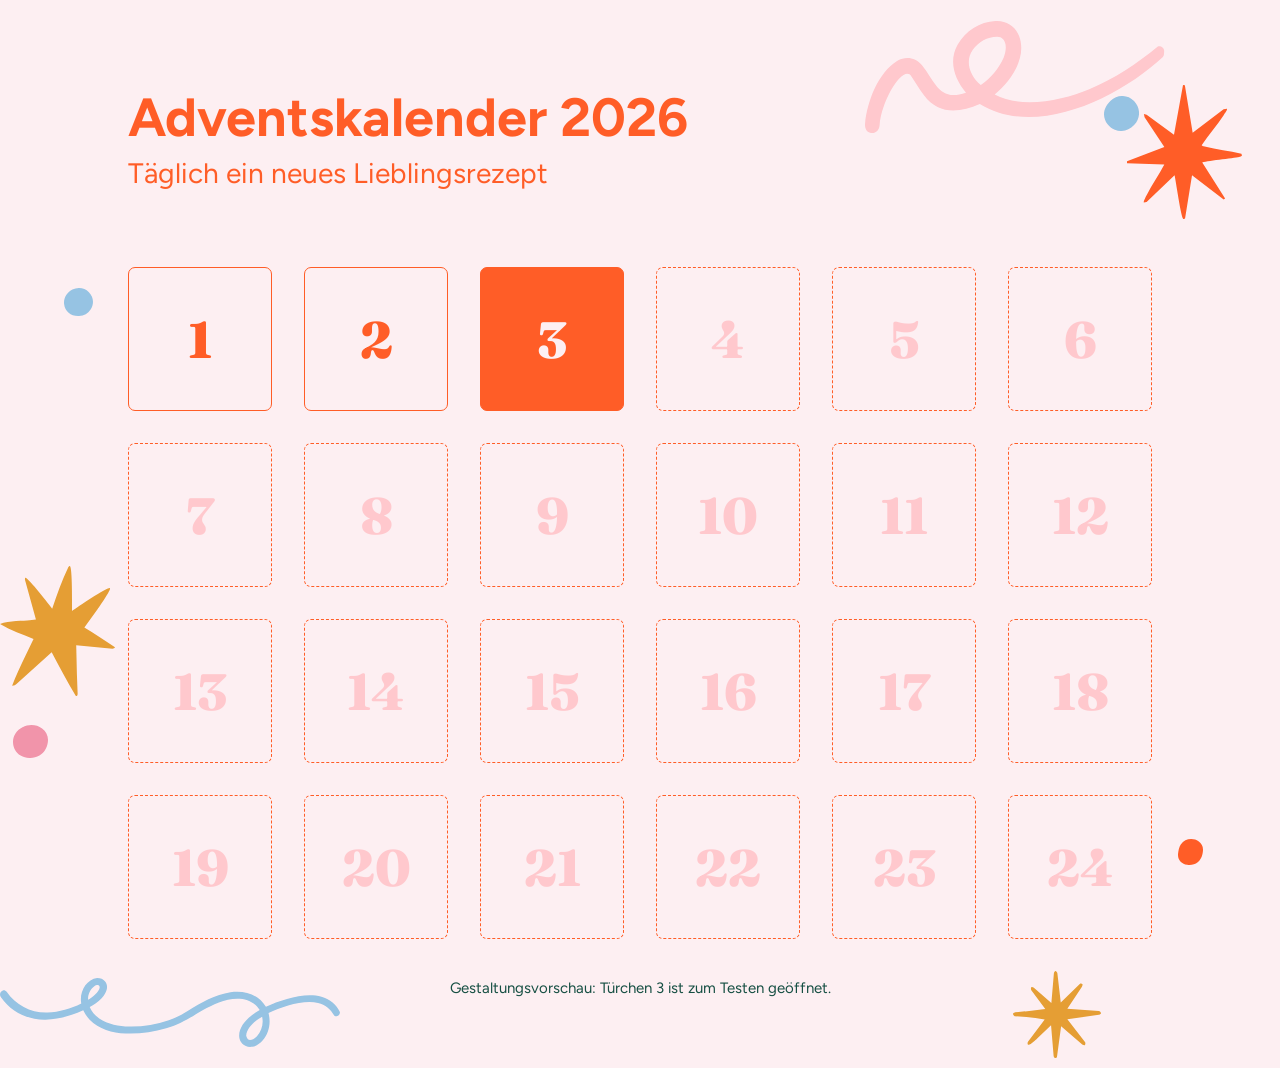
==== advent/index.html @ a2c499ec "Add files via upload" ====
<!doctype html>
<html lang="de">
<head>
  <meta charset="utf-8">
  <meta name="viewport" content="width=device-width, initial-scale=1">
  <meta name="theme-color" content="#fdeff2">
  <title>Adventskalender 2026</title>
  <link rel="stylesheet" href="/style.css">
  <script defer src="/script.js"></script>
</head>
<body>
  <main class="poster">
    <img class="ornament ornament-01" src="/Icon_01.svg" alt="" aria-hidden="true">
    <img class="ornament ornament-02" src="/Icon_02.svg" alt="" aria-hidden="true">
    <img class="ornament ornament-03" src="/Icon_03.svg" alt="" aria-hidden="true">
    <img class="ornament ornament-04" src="/Icon_04.svg" alt="" aria-hidden="true">
    <img class="ornament ornament-05" src="/Icon_05.svg" alt="" aria-hidden="true">
    <img class="ornament ornament-06" src="/Icon_06.svg" alt="" aria-hidden="true">
    <img class="ornament ornament-07" src="/Icon_07.svg" alt="" aria-hidden="true">
    <img class="ornament ornament-08" src="/Icon_08.svg" alt="" aria-hidden="true">
    <img class="ornament ornament-09" src="/Icon_09.svg" alt="" aria-hidden="true">
    <header class="heading"><h1 id="title">Adventskalender 2026</h1><p class="subtitle" id="subtitle">Täglich ein neues Lieblingsrezept</p></header>
    <section class="calendar" aria-label="Adventskalender"><div class="doors" id="doors"></div></section>
    <p class="notice" id="notice" aria-live="polite"></p>
    <footer><span id="groupLabel"></span><span>2026</span></footer>
  </main>
  <dialog id="recipeDialog" aria-labelledby="dialogTitle"><div class="dialog-inner"><button class="close" id="closeDialog" aria-label="Schließen">×</button><p class="eyebrow" id="dialogEyebrow">Türchen</p><h2 id="dialogTitle"></h2><p id="dialogText"></p><a class="pdf-link" id="pdfLink" href="#" target="_blank" rel="noopener" hidden>PDF öffnen</a></div></dialog>
</body>
</html>
---- style.css ----
/* ===== SCHRIFTARTEN ===== */
@font-face  {
  font-family: "Fraunces";
  src: url("./Fraunces-VariableFont.ttf") format("truetype");
  font-style: normal;
  font-weight: 100 900;
  font-display: swap;
}

@font-face  {
  font-family: "Figtree";
  src: url("./Figtree-VariableFont_wght.ttf") format("truetype");
  font-style: normal;
  font-weight: 300 900;
  font-display: swap;
}

/* ===== FARBEN UND GRUNDEINSTELLUNGEN ===== */
:root {
  --paper: #fdeff2;
  --orange: #ff5d27;
  --pale: #ffc8cd;
  --green: #164f43;
  --pink: #f194aa;
  --blue: #96c3e3;
}

* {
  box-sizing: border-box;
}

html {
  background: var(--paper);
}

body {
  margin: 0;
  background: var(--paper);
  font-family: Figtree,Arial,sans-serif;
  color: var(--green);
}

/* ===== SEITENLAYOUT ===== */
.poster {
  position: relative;
  isolation: isolate;
  overflow: hidden;
  min-height: 100vh;
  max-width: 1600px;
  margin: auto;
  padding: clamp(45px,7vw,110px) clamp(28px,10vw,160px) 65px;
}

.heading,.calendar,.notice,footer {
  position: relative;
  z-index: 2;
}

/* ===== ÜBERSCHRIFTEN ===== */
.heading {
  margin: 0 auto clamp(48px,6vw,88px);
  max-width: 1110px;
  text-align: left;
}

.eyebrow {
  font-size: 13px;
  letter-spacing: .09em;
  text-transform: uppercase;
  font-weight: 700;
  color: var(--orange);
  margin: 0 0 12px;
}

h1 {
  font-size: clamp(46px,4.2vw,92px);
  line-height: 1.02;
  letter-spacing: 0;
  color: var(--orange);
  font-weight: 700;
  margin: 0;
}

.subtitle {
  font-size: clamp(19px,2.2vw,29px);
  color: var(--orange);
  margin: 12px 0 0;
}

/* ===== KALENDERKACHELN ===== */
.doors {
  display: grid;
  grid-template-columns: repeat(6,minmax(0,1fr));
  gap: clamp(16px,2.5vw,35px);
  max-width: 1110px;
  margin: auto;
}

.door {
  aspect-ratio: 1;
  border: 1.7px solid var(--orange);
  border-radius: 7px;
  background: transparent;
  color: var(--orange);
  font-family: Fraunces,Georgia,serif;
  font-size: clamp(34px,4vw,66px);
  font-weight: 800;
  line-height: 1;
  cursor: pointer;
  transition: transform .18s ease,background .18s ease,color .18s ease;
  display: flex;
  align-items: center;
  justify-content: center;
}

.door:hover:not(:disabled) {
  transform: translateY(-4px);
  background: #ffc8cd;
  border: none;
}

.door:focus-visible,.close:focus-visible,.pdf-link:focus-visible {
  outline: 3px solid var(--green);
  outline-offset: 5px;
}

.door.today {
  background: var(--orange);
  color: var(--paper);
}

.door.today:hover {
  background: #fc420c;
  border: none;
}

.door.future {
  border-style: dashed;
  color: var(--pale);
  cursor: not-allowed;
}

.door.future:hover {
  transform: none;
}

.notice {
  margin: 40px auto 0;
  max-width: 900px;
  text-align: center;
  font-size: 15px;
  min-height: 24px;
}

/* ===== DEKORATIVE ELEMENTE ===== */
.ornament {
  position: absolute;
  z-index: 1;
  pointer-events: none;
}

.ornament {
  height: auto;
  max-width: none;
}

.ornament-01 {
  width: 115px;
  right: 3%;
  top: 8%;
}

.ornament-02 {
  width: 300px;
  right: 9%;
  top: 2%;
}

.ornament-03 {
  width: 29px;
  left: 5%;
  top: 27%;
}

.ornament-04 {
  width: 340px;
  left: 0;
  bottom: 2%;
}

.ornament-05 {
  width: 115px;
  left: 0;
  top: 53%;
}

.ornament-06 {
  width: 35px;
  right: 11%;
  top: 9%;
}

.ornament-07 {
  width: 35px;
  left: 1%;
  bottom: 29%;
}

.ornament-08 {
  width: 25px;
  right: 6%;
  bottom: 19%;
}

.ornament-09 {
  width: 88px;
  right: 14%;
  bottom: 1%;
}

footer {
  margin: 115px auto 0;
  max-width: 1100px;
  display: none;
  justify-content: space-between;
  color: var(--orange);
  font-size: 12px;
  letter-spacing: .04em;
}

/* ===== REZEPTFENSTER ===== */
dialog {
  border: 0;
  border-radius: 10px;
  max-width: min(540px,calc(100vw - 30px));
  width: 100%;
  padding: 0;
  background: var(--paper);
  box-shadow: 0 15px 70px #442b2830;
}

dialog::backdrop {
  background: #183d36a8;
}

.dialog-inner {
  position: relative;
  padding: 48px 40px;
}

.dialog-inner h2 {
  font: 800 clamp(38px,6vw,64px)/1.05 Fraunces,Georgia,serif;
  color: var(--orange);
  margin: 0 0 18px;
}

.dialog-inner p:not(.eyebrow) {
  font-size: 18px;
  line-height: 1.5;
}

.close {
  position: absolute;
  top: 12px;
  right: 18px;
  border: 0;
  background: none;
  font-size: 36px;
  color: var(--orange);
  cursor: pointer;
}

.pdf-link {
  display: inline-block;
  margin-top: 12px;
  background: var(--orange);
  color: white;
  padding: 14px 24px;
  border-radius: 5px;
  text-decoration: none;
  font-weight: 700;
}

@media (max-width:1050px) {
  .poster {
    padding: 65px 8vw 50px;
  }

  .doors {
    grid-template-columns: repeat(4,minmax(0,1fr));
    gap: clamp(16px,3vw,30px);
    max-width: 650px;
  }

  .door {
    font-size: clamp(40px,7vw,65px);
  }

  .ornament-02 {
    right: 0;
    top: 0;
  }

  .heading {
    max-width: 650px;
    margin-bottom: 55px;
  }
}

@media (max-width:550px) {
  .poster {
    padding: 75px 7vw 40px;
  }

  .heading {
    margin-bottom: 45px;
  }

  .eyebrow {
    font-size: 10px;
  }

  h1 {
    max-width: 360px;
  }

  .subtitle {
    font-size: 18px;
    max-width: 250px;
    line-height: 1.25;
  }

  .doors {
    gap: 14px;
  }

  .door {
    font-size: clamp(32px,9vw,48px);
    border-radius: 5px;
  }

    .ornament-01 {
    width: 70px;
    left: 0;
    top: 55%;
  }


  .ornament-02 {
    width: 180px;
    right: 0;
    top: 0;
  }

  .ornament-03 {
    width: 18px;
    left: 3%;
    top: 29%;
  }

  .ornament-04 {
    width: 220px;
    left: 0;
    bottom: 0;
  }

  .ornament-05 {
  width: 90px;
  left: 81%;
  top: 10%;
}

  .ornament-06 {
    width: 20px;
    right: 16%;
    top: 12%;
  }

  .ornament-07 {
    width: 24px;
    left: 2%;
    bottom: 21%;
  }

  .ornament-08 {
    width: 18px;
    right: 3%;
    bottom: 17%;
  }

  .ornament-09 {
    width: 65px;
    right: 0;
    bottom: 2%;
  }

  footer {
    margin-top: 40px;
  }

  .dialog-inner {
    padding: 48px 26px 30px;
  }
}

@media (prefers-reduced-motion:reduce) {
  .door {
    transition: none;
  }
}

/* =========================================================
   MOBILE FEINANPASSUNGEN (bis 550 px)
   ========================================================= */
/* ===== SMARTPHONE ===== */
@media (max-width: 550px) {
  .poster {
    padding: 44px 7vw 40px;
  }

  h1 {
    font-size: clamp(42px, 8vw, 40px);
    line-height: 1.05;
    max-width: 100%;
  }

  .subtitle {
   /* font-size: clamp(12px, 3.4vw, 16px);*/
    line-height: 1.3;
    max-width: none;
    white-space: nowrap;
  }


}
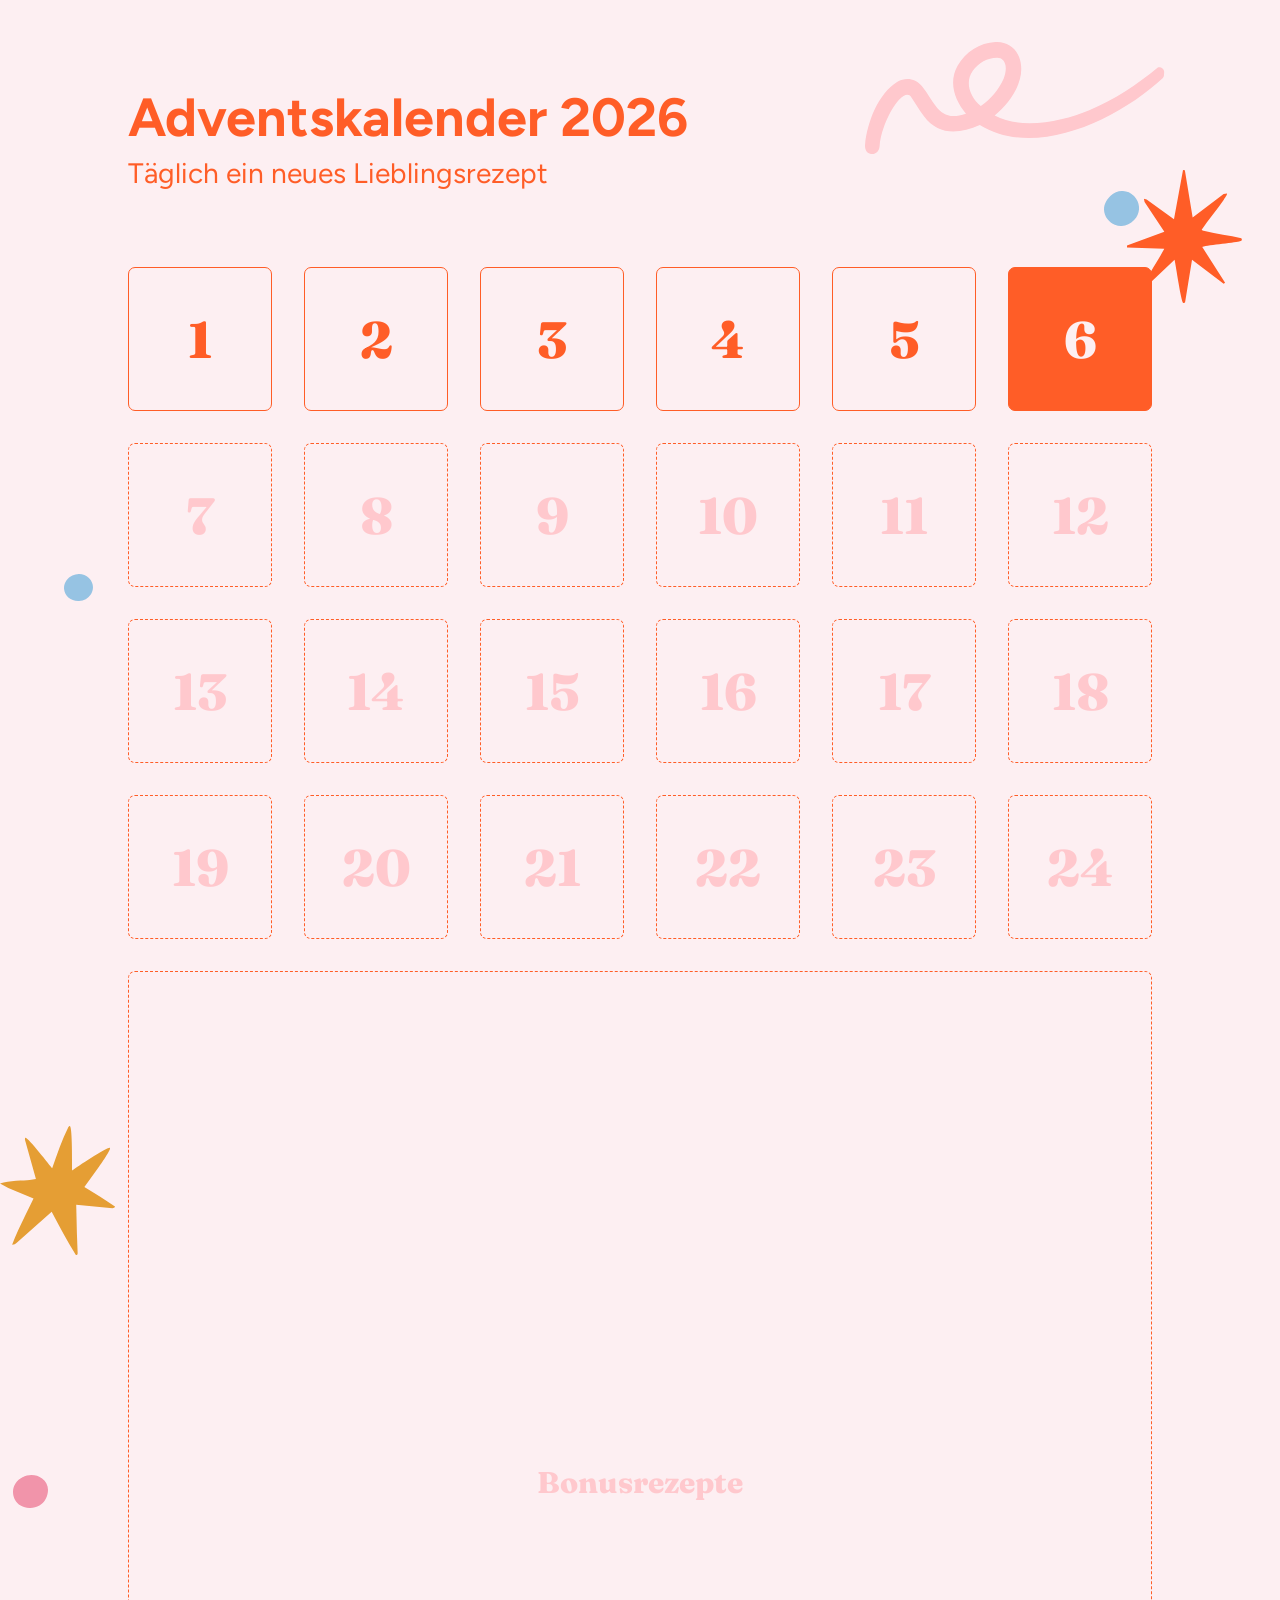
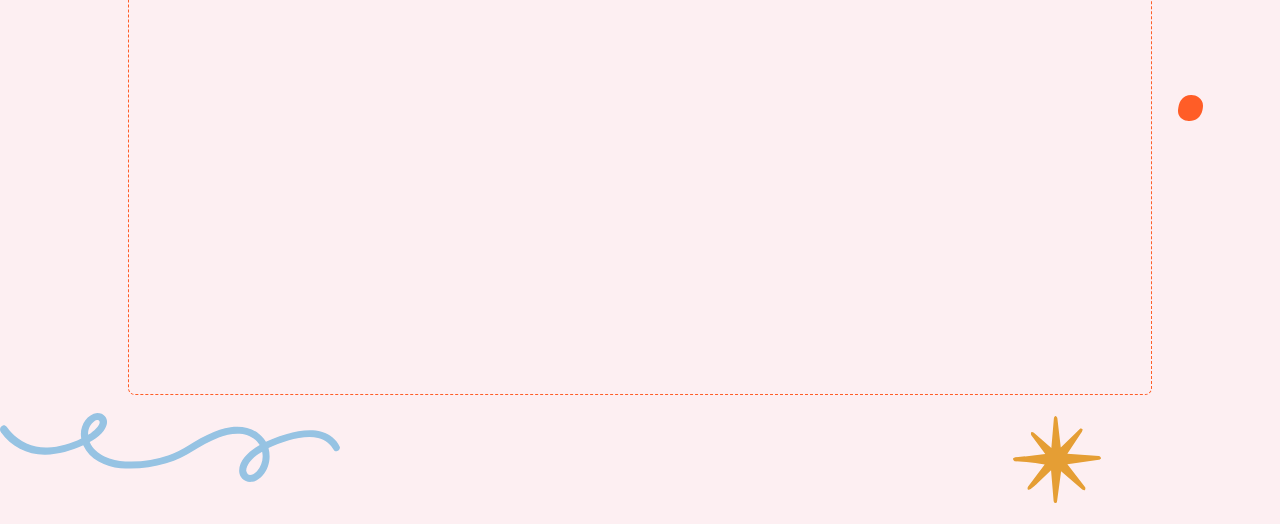
==== commit c4e737b5: "Add files via upload" ====
--- a/advent/index.html
+++ b/advent/index.html
@@ -8,6 +8,7 @@
   <link rel="stylesheet" href="/style.css">
   <script defer src="/script.js"></script>
 </head>
+
 <body>
   <main class="poster">
     <img class="ornament ornament-01" src="/Icon_01.svg" alt="" aria-hidden="true">
@@ -19,11 +20,27 @@
     <img class="ornament ornament-07" src="/Icon_07.svg" alt="" aria-hidden="true">
     <img class="ornament ornament-08" src="/Icon_08.svg" alt="" aria-hidden="true">
     <img class="ornament ornament-09" src="/Icon_09.svg" alt="" aria-hidden="true">
-    <header class="heading"><h1 id="title">Adventskalender 2026</h1><p class="subtitle" id="subtitle">Täglich ein neues Lieblingsrezept</p></header>
-    <section class="calendar" aria-label="Adventskalender"><div class="doors" id="doors"></div></section>
+    <header class="heading">
+      <h1 id="title">Adventskalender 2026</h1>
+      <p class="subtitle" id="subtitle">Täglich ein neues Lieblingsrezept</p>
+    </header>
+    <section class="calendar" aria-label="Adventskalender">
+      <div class="doors" id="doors"></div>
+    </section>
     <p class="notice" id="notice" aria-live="polite"></p>
-    <footer><span id="groupLabel"></span><span>2026</span></footer>
+    <footer>
+      <span id="groupLabel"></span>
+      <span>2026</span>
+    </footer>
   </main>
-  <dialog id="recipeDialog" aria-labelledby="dialogTitle"><div class="dialog-inner"><button class="close" id="closeDialog" aria-label="Schließen">×</button><p class="eyebrow" id="dialogEyebrow">Türchen</p><h2 id="dialogTitle"></h2><p id="dialogText"></p><a class="pdf-link" id="pdfLink" href="#" target="_blank" rel="noopener" hidden>PDF öffnen</a></div></dialog>
+  <dialog id="recipeDialog" aria-labelledby="dialogTitle">
+    <div class="dialog-inner">
+      <button class="close" id="closeDialog" aria-label="Schließen">×</button>
+      <p class="eyebrow" id="dialogEyebrow">Türchen</p>
+      <h2 id="dialogTitle"></h2>
+      <p id="dialogText"></p>
+      <a class="pdf-link" id="pdfLink" href="#" target="_blank" rel="noopener" hidden>PDF öffnen</a>
+    </div>
+  </dialog>
 </body>
 </html>
--- a/style.css
+++ b/style.css
@@ -144,6 +144,13 @@
   transform: none;
 }
 
+.door.bonus {
+  grid-column: 1 / -1;
+  min-height: 85px;
+  font-family: 'Fraunces', Georgia, serif;
+  font-size: clamp(20px, 4vw, 30px);
+}
+
 .notice {
   margin: 40px auto 0;
   max-width: 900px;
@@ -430,6 +437,4 @@
     max-width: none;
     white-space: nowrap;
   }
-
-
-}
+}
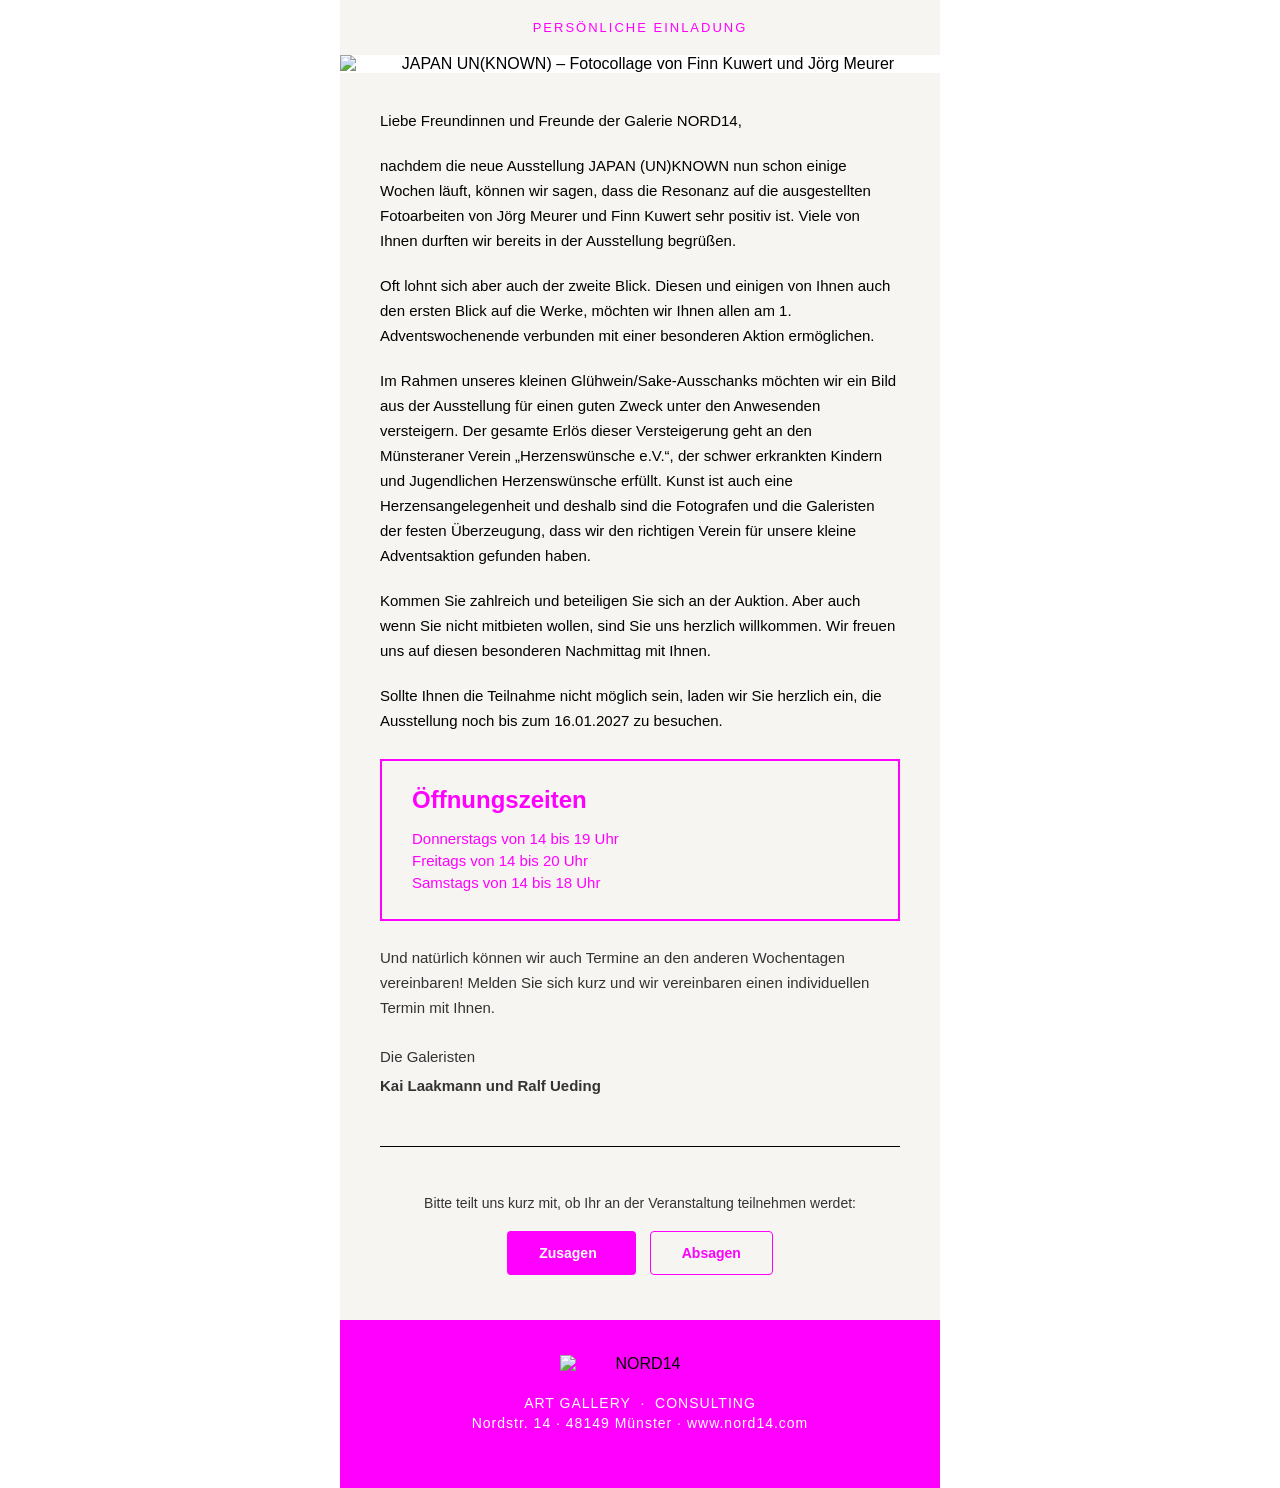
==== commit 4a580b22: "Update index.html" ====
--- a/advent/index.html
+++ b/advent/index.html
@@ -1,46 +1,185 @@
-<!doctype html>
+<!DOCTYPE html>
 <html lang="de">
 <head>
-  <meta charset="utf-8">
-  <meta name="viewport" content="width=device-width, initial-scale=1">
-  <meta name="theme-color" content="#fdeff2">
-  <title>Adventskalender 2026</title>
-  <link rel="stylesheet" href="/style.css">
-  <script defer src="/script.js"></script>
+<meta charset="UTF-8">
+<meta name="viewport" content="width=device-width, initial-scale=1.0">
+<meta name="format-detection" content="telephone=no, date=no, address=no, email=no, url=no">
+<title>Persönliche Einladung – JAPAN UN(KNOWN)</title>
+<!--[if mso]>
+<style type="text/css">
+  body, table, td, p, span, strong, a, h1 { font-family: Arial, Helvetica, sans-serif !important; }
+  a, a:link, a:visited { text-decoration: none !important; }
+</style>
+<![endif]-->
 </head>
+<body style="margin:0; padding:0; background-color:#ececec; font-family: Helvetica, Arial, sans-serif;">
 
-<body>
-  <main class="poster">
-    <img class="ornament ornament-01" src="/Icon_01.svg" alt="" aria-hidden="true">
-    <img class="ornament ornament-02" src="/Icon_02.svg" alt="" aria-hidden="true">
-    <img class="ornament ornament-03" src="/Icon_03.svg" alt="" aria-hidden="true">
-    <img class="ornament ornament-04" src="/Icon_04.svg" alt="" aria-hidden="true">
-    <img class="ornament ornament-05" src="/Icon_05.svg" alt="" aria-hidden="true">
-    <img class="ornament ornament-06" src="/Icon_06.svg" alt="" aria-hidden="true">
-    <img class="ornament ornament-07" src="/Icon_07.svg" alt="" aria-hidden="true">
-    <img class="ornament ornament-08" src="/Icon_08.svg" alt="" aria-hidden="true">
-    <img class="ornament ornament-09" src="/Icon_09.svg" alt="" aria-hidden="true">
-    <header class="heading">
-      <h1 id="title">Adventskalender 2026</h1>
-      <p class="subtitle" id="subtitle">Täglich ein neues Lieblingsrezept</p>
-    </header>
-    <section class="calendar" aria-label="Adventskalender">
-      <div class="doors" id="doors"></div>
-    </section>
-    <p class="notice" id="notice" aria-live="polite"></p>
-    <footer>
-      <span id="groupLabel"></span>
-      <span>2026</span>
-    </footer>
-  </main>
-  <dialog id="recipeDialog" aria-labelledby="dialogTitle">
-    <div class="dialog-inner">
-      <button class="close" id="closeDialog" aria-label="Schließen">×</button>
-      <p class="eyebrow" id="dialogEyebrow">Türchen</p>
-      <h2 id="dialogTitle"></h2>
-      <p id="dialogText"></p>
-      <a class="pdf-link" id="pdfLink" href="#" target="_blank" rel="noopener" hidden>PDF öffnen</a>
-    </div>
-  </dialog>
+<!-- ============================================= -->
+<!-- HINWEISZEILE: Im Browser ansehen               -->
+<!-- Link unten eintragen, sobald die Seite gehostet ist -->
+<!-- ============================================= -->
+
+<!-- Outer wrapper table for background color -->
+<table role="presentation" width="100%" cellpadding="0" cellspacing="0" border="0" style="background-color:#fff;">
+<tr >
+<td align="center" style="padding: 0px 10px;">
+
+  <!-- Main content table, fixed 600px width -->
+  <table role="presentation" width="600" cellpadding="0" cellspacing="0" border="0" style="width:600px; max-width:600px; background-color:#ffffff;">
+
+    <!-- Header / Kicker -->
+    <tr>
+      <td align="center" style="padding: 20px 40px 20px 40px; background-color: #F7F5F2">
+        <p style="margin:0; font-size:13px; letter-spacing:2px; text-transform:uppercase; font-family: Helvetica, Arial, sans-serif; color:#ff00ff;">
+          Persönliche Einladung
+        </p>
+      </td>
+    </tr>
+
+    <!-- ============================================= -->
+    <!-- TITELBILD "JAPAN UN(KNOWN)"                    -->
+    <!-- Datei: titel-japan-unknown.png, Original 450x98px -->
+    <!-- ============================================= -->
+    <tr> </tr>
+
+    <tr> </tr>
+
+    <tr> </tr>
+
+    <!-- ============================================= -->
+    <!-- COLLAGE                                        -->
+    <!-- Datei: collage.jpg, Originalgröße 1200x800px   -->
+    <!-- ============================================= -->
+    <tr>
+      <td align="center" style="padding:0;">
+        <img src="../Advent/20261102_JapanUnknown_Advent_022.jpg"
+             alt="JAPAN UN(KNOWN) – Fotocollage von Finn Kuwert und Jörg Meurer"
+             width="600"
+             style="width:100%; max-width:600px; height:auto; display:block; border:0;">
+      </td>
+    </tr>
+
+    <!-- Fließtext -->
+    <tr style="background-color: #F7F5F2">
+      <td style="padding: 35px 40px 0 40px; font-size:15px; line-height:25px; color:#000; font-family: Helvetica, Arial, sans-serif; ">
+        <p style="margin:0 0 20px 0; font-family: Helvetica, Arial, sans-serif; ">Liebe Freundinnen und Freunde der Galerie NORD14,</p>
+
+        <p style="margin:0 0 20px 0; font-family: Helvetica, Arial, sans-serif;">nachdem die neue Ausstellung JAPAN (UN)KNOWN nun schon einige Wochen läuft, können wir sagen, dass die Resonanz auf die ausgestellten Fotoarbeiten von Jörg Meurer und Finn Kuwert sehr positiv ist. Viele von Ihnen durften wir bereits in der Ausstellung begrüßen.</p>
+
+        <p style="margin:0 0 20px 0; font-family: Helvetica, Arial, sans-serif;">Oft lohnt sich aber auch der zweite Blick. Diesen und einigen von Ihnen auch den ersten Blick auf die Werke, möchten wir Ihnen allen am 1. Adventswochenende verbunden mit einer besonderen Aktion ermöglichen.</p>
+
+        <p style="margin:0 0 20px 0; font-family: Helvetica, Arial, sans-serif;">Im Rahmen unseres kleinen Glühwein/Sake-Ausschanks möchten wir ein Bild aus der Ausstellung für einen guten Zweck unter den Anwesenden versteigern. Der gesamte Erlös dieser Versteigerung geht an den Münsteraner Verein „Herzenswünsche e.V.“, der schwer erkrankten Kindern und Jugendlichen Herzenswünsche erfüllt. Kunst ist auch eine Herzensangelegenheit und deshalb sind die Fotografen und die Galeristen der festen Überzeugung, dass wir den richtigen Verein für unsere kleine Adventsaktion gefunden haben.</p>
+
+        <p style="margin:0 0 20px 0; font-family: Helvetica, Arial, sans-serif;">Kommen Sie zahlreich und beteiligen Sie sich an der Auktion. Aber auch wenn Sie nicht mitbieten wollen, sind Sie uns herzlich willkommen. Wir freuen uns auf diesen besonderen Nachmittag mit Ihnen.</p>
+		  
+		 <p style="margin:0 0 16px 0; font-family: Helvetica, Arial, sans-serif;">Sollte Ihnen die Teilnahme nicht möglich sein, laden wir Sie herzlich ein, die Ausstellung noch bis zum 16.01.2027 zu besuchen.
+		</p>
+	
+      </td>
+    </tr>
+	  <!-- Eckdaten-Box -->
+    
+	  <tr style="background-color:#f7f5f2">
+      <td style="padding: 10px 40px 24px 40px; background-color:#f7f5f2">
+        <table role="presentation" width="100%" cellpadding="0" cellspacing="0" border="0" style="background-color:#f7f5f2">
+          <tr style="background-color:#f7f5f2;">
+            <td style="padding: 25px 30px; font-family: Helvetica, Arial, sans-serif; border:2px solid #FF00FF">
+
+			 <p style="margin:0 0 14px 0; font-size:24px; font-weight:bold; color:#ff00ff; font-family: Helvetica, Arial, sans-serif">
+              Öffnungszeiten
+              </p>
+
+              <p style="margin:0 0 0 0; font-size:15px; color:#ff00ff; line-height:22px; font-family: Helvetica, Arial, sans-serif">
+           Donnerstags von 14 bis 19 Uhr<br>
+		Freitags von 14 bis 20 Uhr<br>
+		Samstags von 14 bis 18 Uhr
+              </p>
+
+            </td>
+          </tr>
+        </table>
+		 
+      </td>
+    </tr>
+     
+	
+
+    <!-- Abschlusstext + Signatur -->
+    <tr style="background-color: #F7F5F2">
+      <td style="padding: 0 40px 32px 40px; font-size:15px; line-height:25px; color:#333333; font-family: Helvetica, Arial, sans-serif;">
+		<p style="margin:0 0 24px 0; font-family: Helvetica, Arial, sans-serif;">Und natürlich können wir auch Termine an den anderen Wochentagen vereinbaren! Melden Sie sich kurz und wir vereinbaren einen individuellen Termin mit Ihnen.
+</p>
+        <p style="margin:0 0 4px 0; font-family: Helvetica, Arial, sans-serif;">Die Galeristen</p>
+        <p style="margin:0; font-family: Helvetica, Arial, sans-serif;"><strong>Kai Laakmann und Ralf Ueding</strong></p>
+      </td>
+    </tr>
+	  
+	<tr style="background-color:#f7f5f2;">
+		<td style="padding: 0 40px 0 40px">
+			<p style="border-top: 1px solid #000; padding:0 0 32px 0"></p>
+		</td>
+	  </tr>
+	  
+    <!-- ============================================= -->
+    <!-- RSVP-BEREICH                                   -->
+    <!-- ============================================= -->
+    <tr>
+      <td align="center" style="padding: 0 40px 45px 40px; background-color:#f7f5f2;">
+        <p style="margin:0 0 20px 0; font-size:14px; color:#333333; font-family: Helvetica, Arial, sans-serif;">
+          Bitte teilt uns kurz mit, ob Ihr an der Veranstaltung teilnehmen werdet:
+        </p>
+
+        <!-- Buttons Zusagen / Absagen, nebeneinander, Outlook-sicher (VML) -->
+        <table role="presentation" cellpadding="0" cellspacing="0" border="0" style="margin:0 auto;">
+          <tr>
+        <!-- Buttons Zusagen / Absagen, nebeneinander -->
+        <table role="presentation" cellpadding="0" cellspacing="0" border="0" style="margin:0 auto;">
+          <tr>
+            <td align="center" style="background-color:#ff00ff; border-radius:4px; padding:0 7px 0 0;">
+              <a href="mailto:info@nord14.com?subject=Zusage%20JAPAN%20UN%28KNOWN%29&amp;body=Ich%2Fwir%20werde%28n%29%20mit%20___%20Person%28en%29%20teilnehmen."
+                 style="display:inline-block; padding:14px 32px; font-size:14px; font-family: Helvetica, Arial, sans-serif; color:#ffffff; text-decoration:none; font-weight:bold;">
+                Zusagen
+              </a>
+            </td>
+            <td style="width:14px; font-size:0; line-height:0;">&nbsp;</td>
+            <td align="center" style="background-color:#f7f5f2; border:1px solid #ff00ff; border-radius:4px; padding:0;">
+              <a href="mailto:info@nord14.com?subject=Absage%20JAPAN%20UN%28KNOWN%29&amp;body=Ich%20kann%2Fwir%20k%C3%B6nnen%20leider%20nicht%20teilnehmen."
+                 style="display:inline-block; padding:13px 31px; font-size:14px; font-family: Helvetica, Arial, sans-serif; color:#ff00ff; text-decoration:none; font-weight:bold;">
+                Absagen
+              </a>
+            </td>
+
+          </tr>
+        </table>
+
+      </td>
+    </tr>
+
+    <!-- ============================================= -->
+    <!-- FOOTER pink mit Logo (weiße Version)           -->
+    <!-- Datei: logo-nord14-white.png, Original 480x97px -->
+    <!-- ============================================= -->
+    <tr>
+      <td align="center" style="padding: 35px 40px; background-color:#ff00ff;">
+        <img src="../JAPAN_UNKNOWN/Logo_Nord14_web_weiss_160px.png"
+             alt="NORD14"
+             width="160"
+             style="width:160px; max-width:160px; height:auto; display:block; margin:0 auto 14px auto; border:0;">
+        <p style="margin:20px 0; font-size:14px; letter-spacing:1px; color:#ffffff; font-family: Helvetica, Arial, sans-serif; line-height: 20px;">
+          ART GALLERY &nbsp;·&nbsp; CONSULTING<br>
+			Nordstr. 14 · 48149 Münster · 
+          <a href="https://www.nord14.com" style="color:#ffffff; text-decoration:none; font-family: Helvetica, Arial, sans-serif;">www.nord14.com</a>
+        </p>
+      </td>
+    </tr>
+
+  </table>
+  <!-- Ende Main content table -->
+
+</td>
+</tr>
+</table>
+<!-- Ende Outer wrapper -->
+
 </body>
 </html>
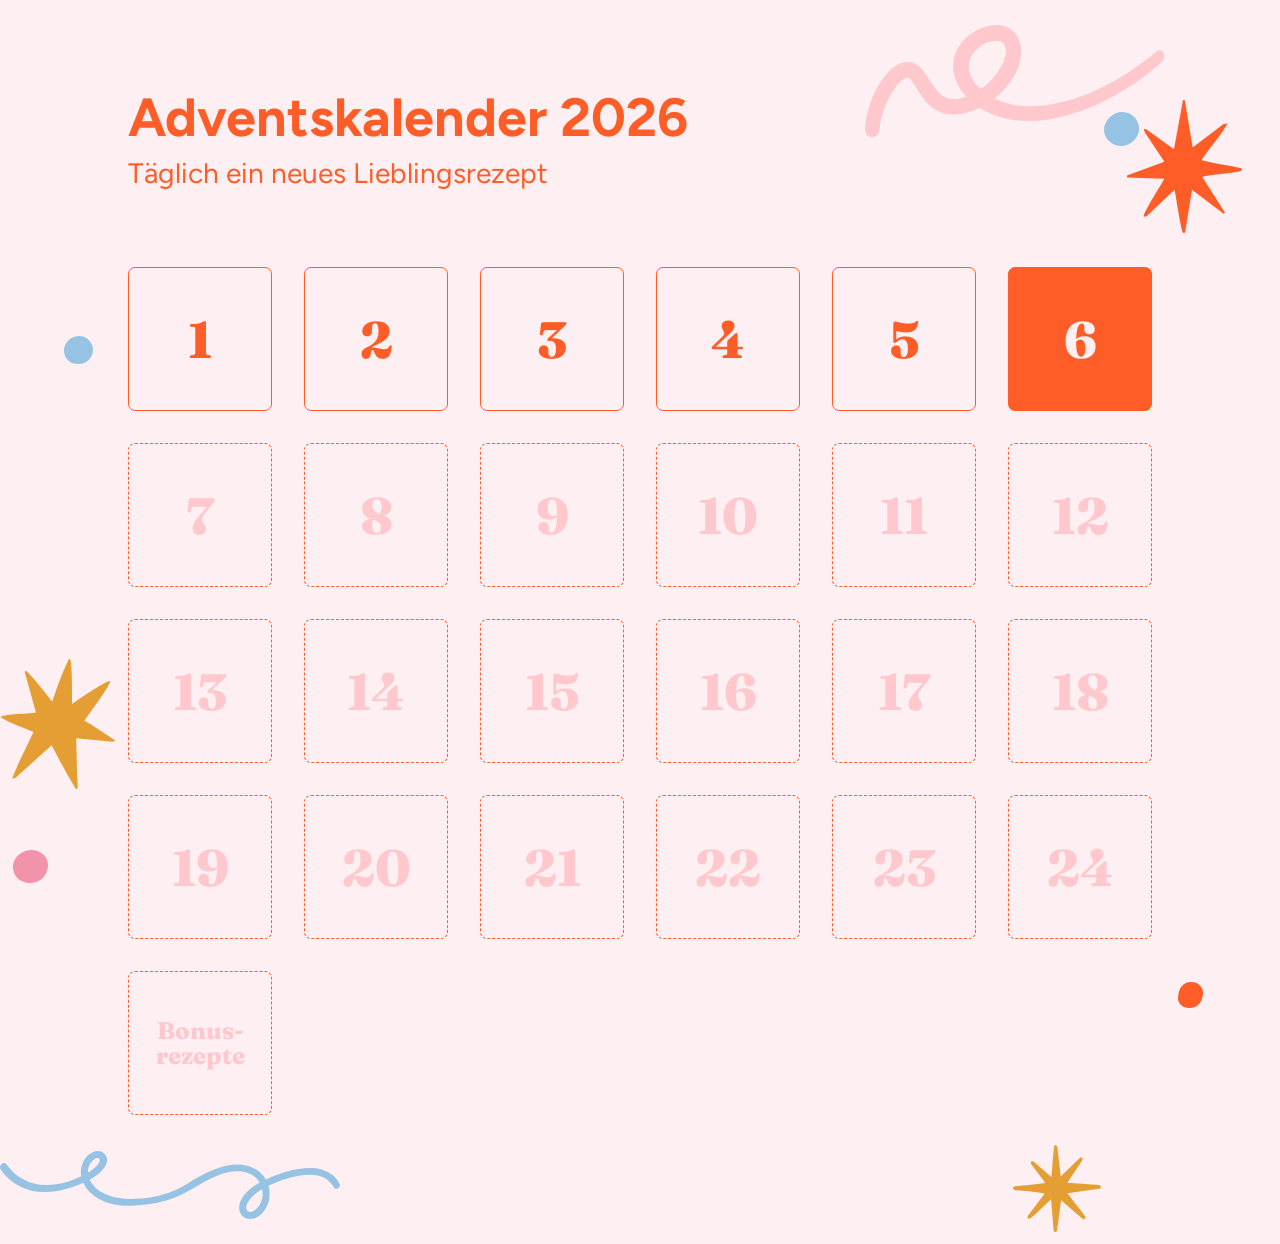
==== commit f7cc7a79: "Update index.html" ====
--- a/advent/index.html
+++ b/advent/index.html
@@ -1,185 +1,45 @@
-<!DOCTYPE html>
+<!doctype html>
 <html lang="de">
 <head>
-<meta charset="UTF-8">
-<meta name="viewport" content="width=device-width, initial-scale=1.0">
-<meta name="format-detection" content="telephone=no, date=no, address=no, email=no, url=no">
-<title>Persönliche Einladung – JAPAN UN(KNOWN)</title>
-<!--[if mso]>
-<style type="text/css">
-  body, table, td, p, span, strong, a, h1 { font-family: Arial, Helvetica, sans-serif !important; }
-  a, a:link, a:visited { text-decoration: none !important; }
-</style>
-<![endif]-->
+  <meta charset="utf-8">
+  <meta name="viewport" content="width=device-width, initial-scale=1">
+  <meta name="theme-color" content="#fdeff2">
+  <title>Adventskalender 2026</title>
+  <link rel="stylesheet" href="../style.css">
+  <script defer src="../script.js"></script>
 </head>
-<body style="margin:0; padding:0; background-color:#ececec; font-family: Helvetica, Arial, sans-serif;">
-
-<!-- ============================================= -->
-<!-- HINWEISZEILE: Im Browser ansehen               -->
-<!-- Link unten eintragen, sobald die Seite gehostet ist -->
-<!-- ============================================= -->
-
-<!-- Outer wrapper table for background color -->
-<table role="presentation" width="100%" cellpadding="0" cellspacing="0" border="0" style="background-color:#fff;">
-<tr >
-<td align="center" style="padding: 0px 10px;">
-
-  <!-- Main content table, fixed 600px width -->
-  <table role="presentation" width="600" cellpadding="0" cellspacing="0" border="0" style="width:600px; max-width:600px; background-color:#ffffff;">
-
-    <!-- Header / Kicker -->
-    <tr>
-      <td align="center" style="padding: 20px 40px 20px 40px; background-color: #F7F5F2">
-        <p style="margin:0; font-size:13px; letter-spacing:2px; text-transform:uppercase; font-family: Helvetica, Arial, sans-serif; color:#ff00ff;">
-          Persönliche Einladung
-        </p>
-      </td>
-    </tr>
-
-    <!-- ============================================= -->
-    <!-- TITELBILD "JAPAN UN(KNOWN)"                    -->
-    <!-- Datei: titel-japan-unknown.png, Original 450x98px -->
-    <!-- ============================================= -->
-    <tr> </tr>
-
-    <tr> </tr>
-
-    <tr> </tr>
-
-    <!-- ============================================= -->
-    <!-- COLLAGE                                        -->
-    <!-- Datei: collage.jpg, Originalgröße 1200x800px   -->
-    <!-- ============================================= -->
-    <tr>
-      <td align="center" style="padding:0;">
-        <img src="../Advent/20261102_JapanUnknown_Advent_022.jpg"
-             alt="JAPAN UN(KNOWN) – Fotocollage von Finn Kuwert und Jörg Meurer"
-             width="600"
-             style="width:100%; max-width:600px; height:auto; display:block; border:0;">
-      </td>
-    </tr>
-
-    <!-- Fließtext -->
-    <tr style="background-color: #F7F5F2">
-      <td style="padding: 35px 40px 0 40px; font-size:15px; line-height:25px; color:#000; font-family: Helvetica, Arial, sans-serif; ">
-        <p style="margin:0 0 20px 0; font-family: Helvetica, Arial, sans-serif; ">Liebe Freundinnen und Freunde der Galerie NORD14,</p>
-
-        <p style="margin:0 0 20px 0; font-family: Helvetica, Arial, sans-serif;">nachdem die neue Ausstellung JAPAN (UN)KNOWN nun schon einige Wochen läuft, können wir sagen, dass die Resonanz auf die ausgestellten Fotoarbeiten von Jörg Meurer und Finn Kuwert sehr positiv ist. Viele von Ihnen durften wir bereits in der Ausstellung begrüßen.</p>
-
-        <p style="margin:0 0 20px 0; font-family: Helvetica, Arial, sans-serif;">Oft lohnt sich aber auch der zweite Blick. Diesen und einigen von Ihnen auch den ersten Blick auf die Werke, möchten wir Ihnen allen am 1. Adventswochenende verbunden mit einer besonderen Aktion ermöglichen.</p>
-
-        <p style="margin:0 0 20px 0; font-family: Helvetica, Arial, sans-serif;">Im Rahmen unseres kleinen Glühwein/Sake-Ausschanks möchten wir ein Bild aus der Ausstellung für einen guten Zweck unter den Anwesenden versteigern. Der gesamte Erlös dieser Versteigerung geht an den Münsteraner Verein „Herzenswünsche e.V.“, der schwer erkrankten Kindern und Jugendlichen Herzenswünsche erfüllt. Kunst ist auch eine Herzensangelegenheit und deshalb sind die Fotografen und die Galeristen der festen Überzeugung, dass wir den richtigen Verein für unsere kleine Adventsaktion gefunden haben.</p>
-
-        <p style="margin:0 0 20px 0; font-family: Helvetica, Arial, sans-serif;">Kommen Sie zahlreich und beteiligen Sie sich an der Auktion. Aber auch wenn Sie nicht mitbieten wollen, sind Sie uns herzlich willkommen. Wir freuen uns auf diesen besonderen Nachmittag mit Ihnen.</p>
-		  
-		 <p style="margin:0 0 16px 0; font-family: Helvetica, Arial, sans-serif;">Sollte Ihnen die Teilnahme nicht möglich sein, laden wir Sie herzlich ein, die Ausstellung noch bis zum 16.01.2027 zu besuchen.
-		</p>
-	
-      </td>
-    </tr>
-	  <!-- Eckdaten-Box -->
-    
-	  <tr style="background-color:#f7f5f2">
-      <td style="padding: 10px 40px 24px 40px; background-color:#f7f5f2">
-        <table role="presentation" width="100%" cellpadding="0" cellspacing="0" border="0" style="background-color:#f7f5f2">
-          <tr style="background-color:#f7f5f2;">
-            <td style="padding: 25px 30px; font-family: Helvetica, Arial, sans-serif; border:2px solid #FF00FF">
-
-			 <p style="margin:0 0 14px 0; font-size:24px; font-weight:bold; color:#ff00ff; font-family: Helvetica, Arial, sans-serif">
-              Öffnungszeiten
-              </p>
-
-              <p style="margin:0 0 0 0; font-size:15px; color:#ff00ff; line-height:22px; font-family: Helvetica, Arial, sans-serif">
-           Donnerstags von 14 bis 19 Uhr<br>
-		Freitags von 14 bis 20 Uhr<br>
-		Samstags von 14 bis 18 Uhr
-              </p>
-
-            </td>
-          </tr>
-        </table>
-		 
-      </td>
-    </tr>
-     
-	
-
-    <!-- Abschlusstext + Signatur -->
-    <tr style="background-color: #F7F5F2">
-      <td style="padding: 0 40px 32px 40px; font-size:15px; line-height:25px; color:#333333; font-family: Helvetica, Arial, sans-serif;">
-		<p style="margin:0 0 24px 0; font-family: Helvetica, Arial, sans-serif;">Und natürlich können wir auch Termine an den anderen Wochentagen vereinbaren! Melden Sie sich kurz und wir vereinbaren einen individuellen Termin mit Ihnen.
-</p>
-        <p style="margin:0 0 4px 0; font-family: Helvetica, Arial, sans-serif;">Die Galeristen</p>
-        <p style="margin:0; font-family: Helvetica, Arial, sans-serif;"><strong>Kai Laakmann und Ralf Ueding</strong></p>
-      </td>
-    </tr>
-	  
-	<tr style="background-color:#f7f5f2;">
-		<td style="padding: 0 40px 0 40px">
-			<p style="border-top: 1px solid #000; padding:0 0 32px 0"></p>
-		</td>
-	  </tr>
-	  
-    <!-- ============================================= -->
-    <!-- RSVP-BEREICH                                   -->
-    <!-- ============================================= -->
-    <tr>
-      <td align="center" style="padding: 0 40px 45px 40px; background-color:#f7f5f2;">
-        <p style="margin:0 0 20px 0; font-size:14px; color:#333333; font-family: Helvetica, Arial, sans-serif;">
-          Bitte teilt uns kurz mit, ob Ihr an der Veranstaltung teilnehmen werdet:
-        </p>
-
-        <!-- Buttons Zusagen / Absagen, nebeneinander, Outlook-sicher (VML) -->
-        <table role="presentation" cellpadding="0" cellspacing="0" border="0" style="margin:0 auto;">
-          <tr>
-        <!-- Buttons Zusagen / Absagen, nebeneinander -->
-        <table role="presentation" cellpadding="0" cellspacing="0" border="0" style="margin:0 auto;">
-          <tr>
-            <td align="center" style="background-color:#ff00ff; border-radius:4px; padding:0 7px 0 0;">
-              <a href="mailto:info@nord14.com?subject=Zusage%20JAPAN%20UN%28KNOWN%29&amp;body=Ich%2Fwir%20werde%28n%29%20mit%20___%20Person%28en%29%20teilnehmen."
-                 style="display:inline-block; padding:14px 32px; font-size:14px; font-family: Helvetica, Arial, sans-serif; color:#ffffff; text-decoration:none; font-weight:bold;">
-                Zusagen
-              </a>
-            </td>
-            <td style="width:14px; font-size:0; line-height:0;">&nbsp;</td>
-            <td align="center" style="background-color:#f7f5f2; border:1px solid #ff00ff; border-radius:4px; padding:0;">
-              <a href="mailto:info@nord14.com?subject=Absage%20JAPAN%20UN%28KNOWN%29&amp;body=Ich%20kann%2Fwir%20k%C3%B6nnen%20leider%20nicht%20teilnehmen."
-                 style="display:inline-block; padding:13px 31px; font-size:14px; font-family: Helvetica, Arial, sans-serif; color:#ff00ff; text-decoration:none; font-weight:bold;">
-                Absagen
-              </a>
-            </td>
-
-          </tr>
-        </table>
-
-      </td>
-    </tr>
-
-    <!-- ============================================= -->
-    <!-- FOOTER pink mit Logo (weiße Version)           -->
-    <!-- Datei: logo-nord14-white.png, Original 480x97px -->
-    <!-- ============================================= -->
-    <tr>
-      <td align="center" style="padding: 35px 40px; background-color:#ff00ff;">
-        <img src="../JAPAN_UNKNOWN/Logo_Nord14_web_weiss_160px.png"
-             alt="NORD14"
-             width="160"
-             style="width:160px; max-width:160px; height:auto; display:block; margin:0 auto 14px auto; border:0;">
-        <p style="margin:20px 0; font-size:14px; letter-spacing:1px; color:#ffffff; font-family: Helvetica, Arial, sans-serif; line-height: 20px;">
-          ART GALLERY &nbsp;·&nbsp; CONSULTING<br>
-			Nordstr. 14 · 48149 Münster · 
-          <a href="https://www.nord14.com" style="color:#ffffff; text-decoration:none; font-family: Helvetica, Arial, sans-serif;">www.nord14.com</a>
-        </p>
-      </td>
-    </tr>
-
-  </table>
-  <!-- Ende Main content table -->
-
-</td>
-</tr>
-</table>
-<!-- Ende Outer wrapper -->
-
+<body>
+  <main class="poster">
+    <img class="ornament ornament-01" src="../Icon_01.svg" alt="" aria-hidden="true">
+    <img class="ornament ornament-02" src="../Icon_02.svg" alt="" aria-hidden="true">
+    <img class="ornament ornament-03" src="../Icon_03.svg" alt="" aria-hidden="true">
+    <img class="ornament ornament-04" src="../Icon_04.svg" alt="" aria-hidden="true">
+    <img class="ornament ornament-05" src="../Icon_05.svg" alt="" aria-hidden="true">
+    <img class="ornament ornament-06" src="../Icon_06.svg" alt="" aria-hidden="true">
+    <img class="ornament ornament-07" src="../Icon_07.svg" alt="" aria-hidden="true">
+    <img class="ornament ornament-08" src="../Icon_08.svg" alt="" aria-hidden="true">
+    <img class="ornament ornament-09" src="../Icon_09.svg" alt="" aria-hidden="true">
+    <header class="heading">
+      <h1 id="title">Adventskalender 2026</h1>
+      <p class="subtitle" id="subtitle">Täglich ein neues Lieblingsrezept</p>
+    </header>
+    <section class="calendar" aria-label="Adventskalender">
+      <div class="doors" id="doors"></div>
+    </section>
+    <p class="notice" id="notice" aria-live="polite"></p>
+    <footer>
+      <span id="groupLabel"></span>
+      <span>2026</span>
+    </footer>
+  </main>
+  <dialog id="recipeDialog" aria-labelledby="dialogTitle">
+    <div class="dialog-inner">
+      <button class="close" id="closeDialog" aria-label="Schließen">×</button>
+      <p class="eyebrow" id="dialogEyebrow">Türchen</p>
+      <h2 id="dialogTitle"></h2>
+      <p id="dialogText"></p>
+      <a class="pdf-link" id="pdfLink" href="#" target="_blank" rel="noopener" hidden>PDF öffnen</a>
+    </div>
+  </dialog>
 </body>
 </html>
--- a/style.css
+++ b/style.css
@@ -0,0 +1,444 @@
+/* ===== SCHRIFTARTEN ===== */
+@font-face  {
+  font-family: "Fraunces";
+  src: url("./Fraunces-VariableFont.ttf") format("truetype");
+  font-style: normal;
+  font-weight: 100 900;
+  font-display: swap;
+}
+
+@font-face  {
+  font-family: "Figtree";
+  src: url("./Figtree-VariableFont_wght.ttf") format("truetype");
+  font-style: normal;
+  font-weight: 300 900;
+  font-display: swap;
+}
+
+/* ===== FARBEN UND GRUNDEINSTELLUNGEN ===== */
+:root {
+  --paper: #fdeff2;
+  --orange: #ff5d27;
+  --pale: #ffc8cd;
+  --green: #164f43;
+  --pink: #f194aa;
+  --blue: #96c3e3;
+}
+
+* {
+  box-sizing: border-box;
+}
+
+html {
+  background: var(--paper);
+}
+
+body {
+  margin: 0;
+  background: var(--paper);
+  font-family: Figtree,Arial,sans-serif;
+  color: var(--green);
+}
+
+/* ===== SEITENLAYOUT ===== */
+.poster {
+  position: relative;
+  isolation: isolate;
+  overflow: hidden;
+  min-height: 100vh;
+  max-width: 1600px;
+  margin: auto;
+  padding: clamp(45px,7vw,110px) clamp(28px,10vw,160px) 65px;
+}
+
+.heading,.calendar,.notice,footer {
+  position: relative;
+  z-index: 2;
+}
+
+/* ===== ÜBERSCHRIFTEN ===== */
+.heading {
+  margin: 0 auto clamp(48px,6vw,88px);
+  max-width: 1110px;
+  text-align: left;
+}
+
+.eyebrow {
+  font-size: 13px;
+  letter-spacing: .09em;
+  text-transform: uppercase;
+  font-weight: 700;
+  color: var(--orange);
+  margin: 0 0 12px;
+}
+
+h1 {
+  font-size: clamp(46px,4.2vw,92px);
+  line-height: 1.02;
+  letter-spacing: 0;
+  color: var(--orange);
+  font-weight: 700;
+  margin: 0;
+}
+
+.subtitle {
+  font-size: clamp(19px,2.2vw,29px);
+  color: var(--orange);
+  margin: 12px 0 0;
+}
+
+/* ===== KALENDERKACHELN ===== */
+.doors {
+  display: grid;
+  grid-template-columns: repeat(6,minmax(0,1fr));
+  gap: clamp(16px,2.5vw,35px);
+  max-width: 1110px;
+  margin: auto;
+}
+
+.door {
+  aspect-ratio: 1;
+  border: 1.7px solid var(--orange);
+  border-radius: 7px;
+  background: transparent;
+  color: var(--orange);
+  font-family: Fraunces,Georgia,serif;
+  font-size: clamp(34px,4vw,66px);
+  font-weight: 800;
+  line-height: 1;
+  cursor: pointer;
+  transition: transform .18s ease,background .18s ease,color .18s ease;
+  display: flex;
+  align-items: center;
+  justify-content: center;
+}
+
+.door:hover:not(:disabled) {
+  transform: translateY(-4px);
+  background: #ffc8cd;
+  border: none;
+}
+
+.door:focus-visible,.close:focus-visible,.pdf-link:focus-visible {
+  outline: 3px solid var(--green);
+  outline-offset: 5px;
+}
+
+.door.today {
+  background: var(--orange);
+  color: var(--paper);
+}
+
+.door.today:hover {
+  background: #fc420c;
+  border: none;
+}
+
+.door.future {
+  border-style: dashed;
+  color: var(--pale);
+  cursor: not-allowed;
+}
+
+.door.future:hover {
+  transform: none;
+}
+
+.door.bonus {
+  grid-column: auto;
+  min-height: 85px;
+  padding: 8px;
+  font-family: Fraunces, Georgia, serif;
+  font-size: clamp(15px, 2vw, 24px);
+  line-height: 1.05;
+  text-align: center;
+  overflow-wrap: normal;
+}
+
+.notice {
+  margin: 40px auto 0;
+  max-width: 900px;
+  text-align: center;
+  font-size: 15px;
+  min-height: 24px;
+}
+
+/* ===== DEKORATIVE ELEMENTE ===== */
+.ornament {
+  position: absolute;
+  z-index: 1;
+  pointer-events: none;
+}
+
+.ornament {
+  height: auto;
+  max-width: none;
+}
+
+.ornament-01 {
+  width: 115px;
+  right: 3%;
+  top: 8%;
+}
+
+.ornament-02 {
+  width: 300px;
+  right: 9%;
+  top: 2%;
+}
+
+.ornament-03 {
+  width: 29px;
+  left: 5%;
+  top: 27%;
+}
+
+.ornament-04 {
+  width: 340px;
+  left: 0;
+  bottom: 2%;
+}
+
+.ornament-05 {
+  width: 115px;
+  left: 0;
+  top: 53%;
+}
+
+.ornament-06 {
+  width: 35px;
+  right: 11%;
+  top: 9%;
+}
+
+.ornament-07 {
+  width: 35px;
+  left: 1%;
+  bottom: 29%;
+}
+
+.ornament-08 {
+  width: 25px;
+  right: 6%;
+  bottom: 19%;
+}
+
+.ornament-09 {
+  width: 88px;
+  right: 14%;
+  bottom: 1%;
+}
+
+footer {
+  margin: 115px auto 0;
+  max-width: 1100px;
+  display: none;
+  justify-content: space-between;
+  color: var(--orange);
+  font-size: 12px;
+  letter-spacing: .04em;
+}
+
+/* ===== REZEPTFENSTER ===== */
+dialog {
+  border: 0;
+  border-radius: 10px;
+  max-width: min(540px,calc(100vw - 30px));
+  width: 100%;
+  padding: 0;
+  background: var(--paper);
+  box-shadow: 0 15px 70px #442b2830;
+}
+
+dialog::backdrop {
+  background: #183d36a8;
+}
+
+.dialog-inner {
+  position: relative;
+  padding: 48px 40px;
+}
+
+.dialog-inner h2 {
+  font: 800 clamp(38px,6vw,64px)/1.05 Fraunces,Georgia,serif;
+  color: var(--orange);
+  margin: 0 0 18px;
+}
+
+.dialog-inner p:not(.eyebrow) {
+  font-size: 18px;
+  line-height: 1.5;
+}
+
+.close {
+  position: absolute;
+  top: 12px;
+  right: 18px;
+  border: 0;
+  background: none;
+  font-size: 36px;
+  color: var(--orange);
+  cursor: pointer;
+}
+
+.pdf-link {
+  display: inline-block;
+  margin-top: 12px;
+  background: var(--orange);
+  color: white;
+  padding: 14px 24px;
+  border-radius: 5px;
+  text-decoration: none;
+  font-weight: 700;
+}
+
+@media (max-width:1050px) {
+  .poster {
+    padding: 65px 8vw 50px;
+  }
+
+  .doors {
+    grid-template-columns: repeat(4,minmax(0,1fr));
+    gap: clamp(16px,3vw,30px);
+    max-width: 650px;
+  }
+
+  .door {
+    font-size: clamp(40px,7vw,65px);
+  }
+
+  .ornament-02 {
+    right: 0;
+    top: 0;
+  }
+
+  .heading {
+    max-width: 650px;
+    margin-bottom: 55px;
+  }
+}
+
+@media (max-width:550px) {
+  .poster {
+    padding: 75px 7vw 40px;
+  }
+
+  .heading {
+    margin-bottom: 45px;
+  }
+
+  .eyebrow {
+    font-size: 10px;
+  }
+
+  h1 {
+    max-width: 360px;
+  }
+
+  .subtitle {
+    font-size: 18px;
+    max-width: 250px;
+    line-height: 1.25;
+  }
+
+  .doors {
+    gap: 14px;
+  }
+
+  .door {
+    font-size: clamp(32px,9vw,48px);
+    border-radius: 5px;
+  }
+
+    .ornament-01 {
+    width: 70px;
+    left: 0;
+    top: 55%;
+  }
+
+
+  .ornament-02 {
+    width: 180px;
+    right: 0;
+    top: 0;
+  }
+
+  .ornament-03 {
+    width: 18px;
+    left: 3%;
+    top: 29%;
+  }
+
+  .ornament-04 {
+    width: 220px;
+    left: 0;
+    bottom: 0;
+  }
+
+  .ornament-05 {
+  width: 90px;
+  left: 81%;
+  top: 10%;
+}
+
+  .ornament-06 {
+    width: 20px;
+    right: 16%;
+    top: 12%;
+  }
+
+  .ornament-07 {
+    width: 24px;
+    left: 2%;
+    bottom: 21%;
+  }
+
+  .ornament-08 {
+    width: 18px;
+    right: 3%;
+    bottom: 17%;
+  }
+
+  .ornament-09 {
+    width: 65px;
+    right: 0;
+    bottom: 2%;
+  }
+
+  footer {
+    margin-top: 40px;
+  }
+
+  .dialog-inner {
+    padding: 48px 26px 30px;
+  }
+}
+
+@media (prefers-reduced-motion:reduce) {
+  .door {
+    transition: none;
+  }
+}
+
+/* =========================================================
+   MOBILE FEINANPASSUNGEN (bis 550 px)
+   ========================================================= */
+/* ===== SMARTPHONE ===== */
+@media (max-width: 550px) {
+  .poster {
+    padding: 44px 7vw 40px;
+  }
+
+  h1 {
+    font-size: clamp(42px, 8vw, 40px);
+    line-height: 1.05;
+    max-width: 100%;
+  }
+
+  .subtitle {
+   /* font-size: clamp(12px, 3.4vw, 16px);*/
+    line-height: 1.3;
+    max-width: none;
+    white-space: nowrap;
+  }
+}
